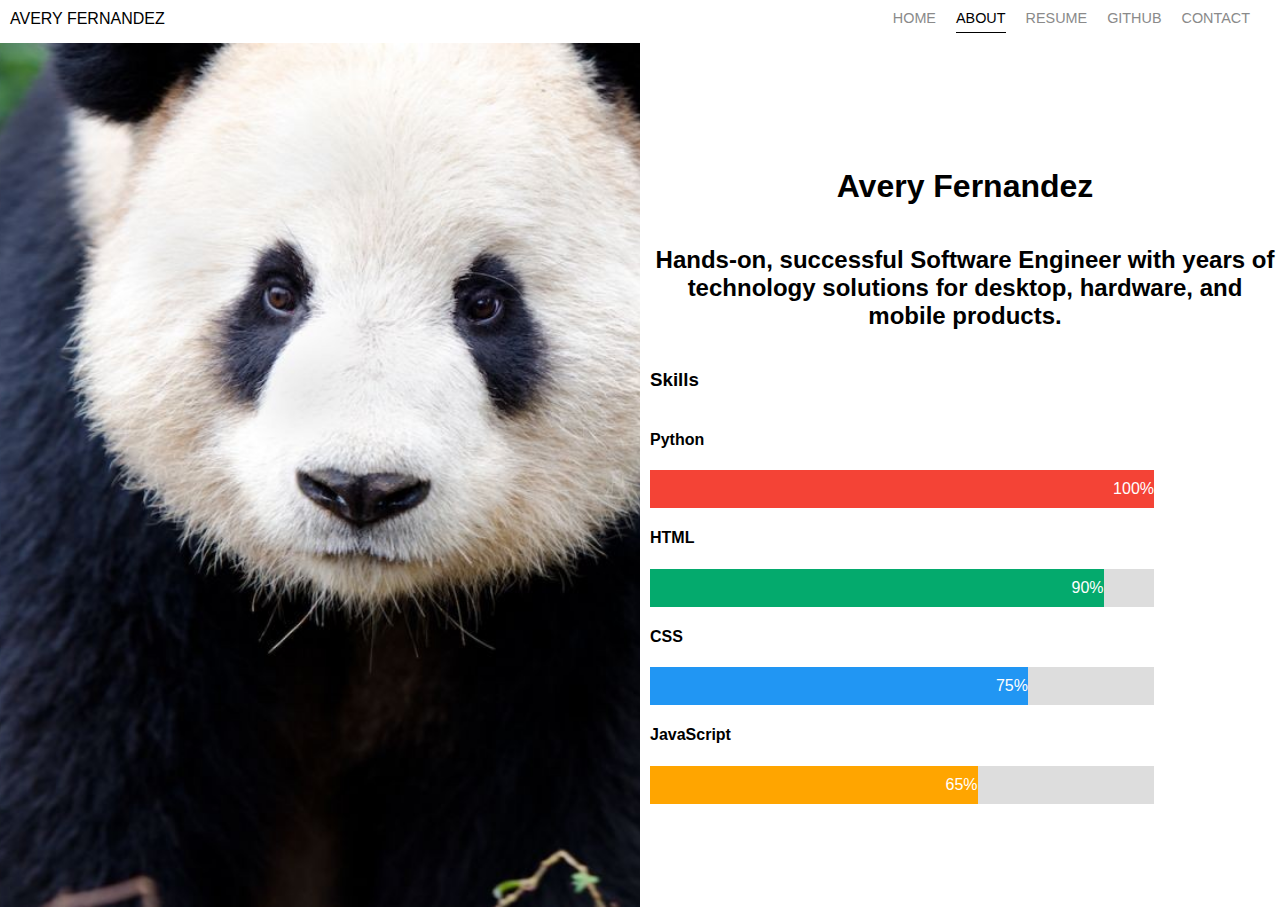
==== about.html @ 7bb80cd4 "Initial commit" ====
<!DOCTYPE html>
<html>
<head>
    <title>Personal Portfolio</title> <!-- Change to whatever title you wish -->
    <link rel="stylesheet" href="style.css">
    <style>
        .skill_python{width: 100%; background-color: #f44336;} /* Change .skill_python to skill_... width to percentage and color to what you wish */
        .skill_html {width: 90%; background-color: #04AA6D;}
        .skill_css {width: 75%; background-color: #2196F3;}
        .skill_javascript {width: 65%; background-color: orange;}


    </style>
</head>
<body>
    <div id="navigation_bar"></div>
    <div class="container" style="height: 96%;">
        <div class="about_me">
            <div class="personal_photo" style="background-image: url('assets/panda.jpg');"></div> <!-- Change Image to image of you -->
            <div class="bio">
                <h1>Avery Fernandez</h1> <!-- Change Name -->
                <h2>Hands-on, successful Software Engineer with years of technology solutions for desktop, hardware, and mobile products.</h2> <!-- Change Summary -->
                <h3>Skills</h3>
                <div class="skills"> 
                    <!-- Start of Skill -->
                    <h4>Python</h4> <!-- Change to Skill Wanted -->
                    <div class="individual_skill">
                        <div class="skillBar  skill_python">100%</div> <!-- Change skill_python to skill_... and change percentage -->
                    </div>
                    <!-- End of Skill -->
                    <h4>HTML</h4>
                    <div class="individual_skill">
                        <div class="skillBar  skill_html">90%</div>
                    </div>
                    <h4>CSS</h4>
                    <div class="individual_skill">
                        <div class="skillBar  skill_css">75%</div>
                    </div>
                    <h4>JavaScript</h4>
                    <div class="individual_skill">
                        <div class="skillBar  skill_javascript">65%</div>
                    </div>
                </div>
            </div>
        </div>
    </div>
</body>
<script>
    fetch('navigation_bar.html')
    .then(response => response.text())
    .then(html => {
        document.getElementById('navigation_bar').innerHTML = html;
    });
    window.addEventListener('load', function () {
        var navigation_number = 1; // change the number to specify which element to change
        document.getElementsByClassName("navigation_link_wrapper")[navigation_number].className = "navigation_link_wrapper active-nav-link"
    })
</script>
</html>
---- style.css ----
/* Master Styles */
body,html {
    margin: 0px;
    font-family: 'Varela Round', sans-serif;
    min-height: 100%;
    height: 100%;
    
}

.container {
    display: grid;
    grid-template-columns: 1fr;
}

/* Landing Page */
.landing_page {
    display: grid;
    grid-template-columns: 1fr;
}

.landing_page_text {
    position: absolute;
    display: flex;
    flex-direction: column;
    justify-content: center;
    margin-left: 200px;
    height: 100%;
}

.landing_page_text h1 {
    font-size: 100px;
    text-align: left;
    margin: 10px;
    -webkit-text-stroke-width: 1px;
    -webkit-text-stroke-color: white;
}
.landing_page_text h4 {
    text-align: left;
    margin: 10px;
}
.home_button {
    background-color: #555555;
    border: groove;
    border-width: 1px;
    color: white;
    padding: 15px 32px;
    margin-left: 250px;
    text-decoration: none;
    width: max-content;
    transition-duration: .4s;
}
.home_button:hover {
    background-color: #e7e7e7;
    color: black;
    box-shadow: 0 12px 16px 0 rgba(0, 0, 0, 0.24), 0 17px 50px 0 rgba(0, 0, 0, 0.19);
}
.home_button a {
    text-decoration: none;
    transition: color 0.5s;
}

/* Navigation Bar */

.navigation_bar {
    display: flex;
    justify-content: space-between;
    padding: 10px;
    background-color: white;
}
.right_column {
    display: flex;
}
.navigation_bar > .right_column > div {
    margin-right: 20px;
    font-size: 0.9em;
    text-transform: uppercase;
}
.navigation_link_wrapper {
    height: 22px;
    border-bottom: 1px solid transparent;
    transition: border-bottom 0.5s;
}
.navigation_link_wrapper a {
    color: #8a8a8a;
    text-decoration: none;
    transition: color 0.5s;
}
.navigation_link_wrapper:hover {
    border-bottom: 1px solid black;
}
.navigation_link_wrapper a:hover {
    color: black;
}
.active-nav-link {
    border-bottom: 1px solid black;
}
.active-nav-link a {
    color: black !important;
}

/* Home Page */

	
.portfolio {
    display: grid;
    grid-template-columns: 1fr 1fr; /* Change to allow for more than 2 items per row */
}

.portfolio_item {
    height: 500px; /* Decrease heigh if needed */
    background-size: cover;
    background-position: center;
    background-repeat: no-repeat;
    grid: 1;
    justify-content: center;
    align-items: center;
    display: grid;
    grid-template-columns: 1fr;
    position: relative;
}

.portfolio_item span{
    position:absolute; 
    width:100%;
    height:100%;
    top:0;
    left: 0;

    z-index: 1;
}

.portfolio_item h1{
    font-size: 100px;
    text-align: center;
    margin: 10px;
    -webkit-text-stroke-width: 1px;
    -webkit-text-stroke-color: white;
}

.portfolio_item h4{
    text-align: center;
    margin: 10px;
    font-weight: 600;
    transition: 1s;
    color: transparent;

}

.portfolio_item:hover h4{
    font-weight: 600;
    color: lightseagreen;
}

.img-darken {
    transition: 1s;
    background-color: grey;
    background-blend-mode: multiply;
}

/* About Me Page */
.about_me {
    display: grid;
    grid-template-columns: 1fr 1fr;
}

.personal_photo {
    background-position: center;
    background-repeat: no-repeat;
    background-size: cover;
    width: 100%;
}

.bio {
    padding-left: 10px;
    display: flex;
    flex-direction: column;
    justify-content: center;
    height: 100%;
}
.bio h1{
    align-items: center;
    text-align: center;
}
.bio h2{
    text-align: center;
}


.individual_skill {
    width: 80%;
    background-color: #ddd;
}

.skillBar {
    text-align: right;
    padding-top: 10px;
    padding-bottom: 10px;
    color: white;
}
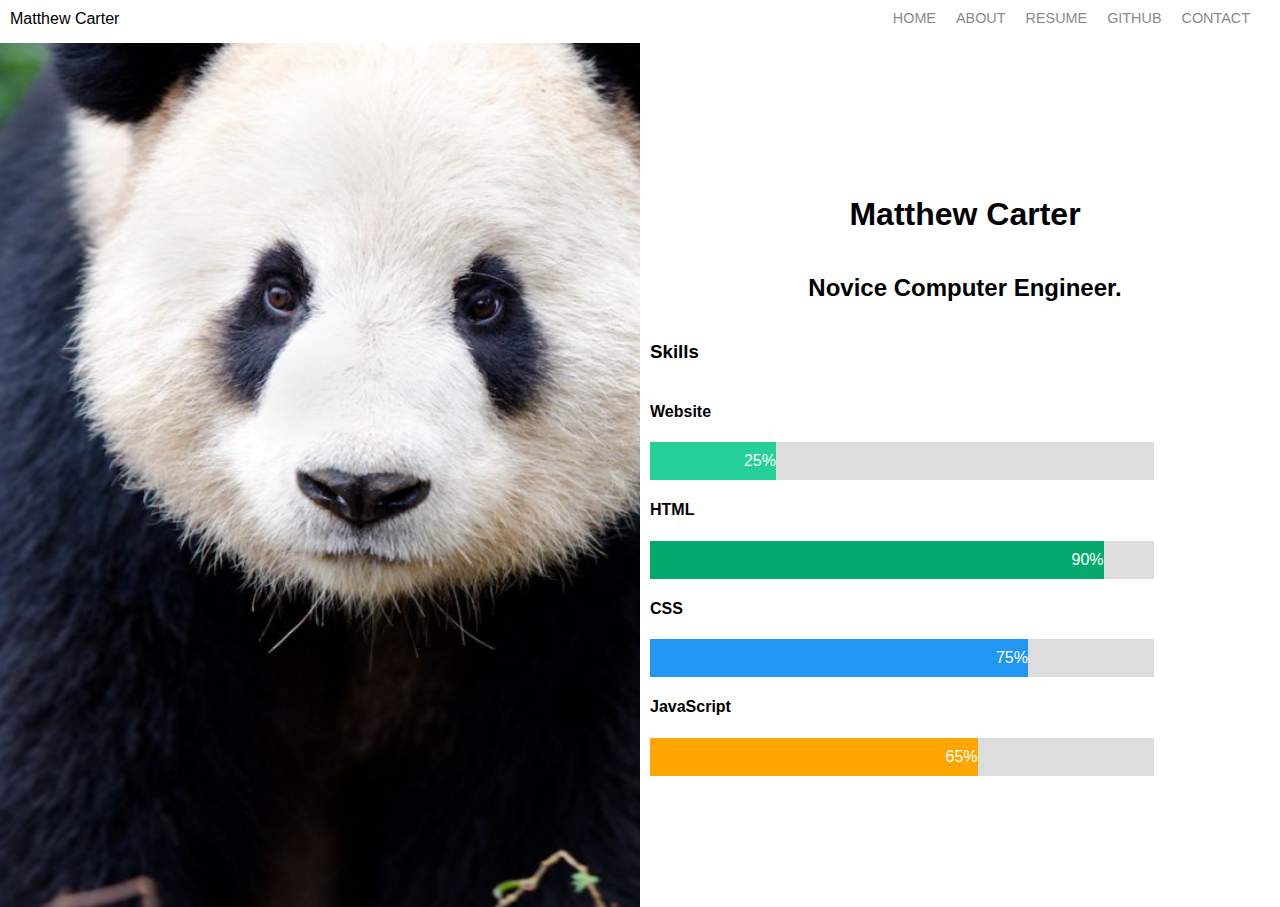
==== commit 84ab76a6: "Website" ====
--- a/about.html
+++ b/about.html
@@ -4,7 +4,7 @@
     <title>Personal Portfolio</title> <!-- Change to whatever title you wish -->
     <link rel="stylesheet" href="style.css">
     <style>
-        .skill_python{width: 100%; background-color: #f44336;} /* Change .skill_python to skill_... width to percentage and color to what you wish */
+        .skill_python{width: 25%; background-color: #24d097;} /* Change .skill_python to skill_... width to percentage and color to what you wish */
         .skill_html {width: 90%; background-color: #04AA6D;}
         .skill_css {width: 75%; background-color: #2196F3;}
         .skill_javascript {width: 65%; background-color: orange;}
@@ -18,14 +18,14 @@
         <div class="about_me">
             <div class="personal_photo" style="background-image: url('assets/panda.jpg');"></div> <!-- Change Image to image of you -->
             <div class="bio">
-                <h1>Avery Fernandez</h1> <!-- Change Name -->
-                <h2>Hands-on, successful Software Engineer with years of technology solutions for desktop, hardware, and mobile products.</h2> <!-- Change Summary -->
+                <h1>Matthew Carter</h1> <!-- Change Name -->
+                <h2>Novice Computer Engineer.</h2> <!-- Change Summary -->
                 <h3>Skills</h3>
                 <div class="skills"> 
                     <!-- Start of Skill -->
-                    <h4>Python</h4> <!-- Change to Skill Wanted -->
+                    <h4>Website</h4> <!-- Change to Skill Wanted -->
                     <div class="individual_skill">
-                        <div class="skillBar  skill_python">100%</div> <!-- Change skill_python to skill_... and change percentage -->
+                        <div class="skillBar  skill_python">25%</div> <!-- Change skill_python to skill_... and change percentage -->
                     </div>
                     <!-- End of Skill -->
                     <h4>HTML</h4>
--- a/style.css
+++ b/style.css
@@ -37,6 +37,8 @@
 .landing_page_text h4 {
     text-align: left;
     margin: 10px;
+    color: white;
+    text-decoration-color: white;
 }
 .home_button {
     background-color: #555555;
